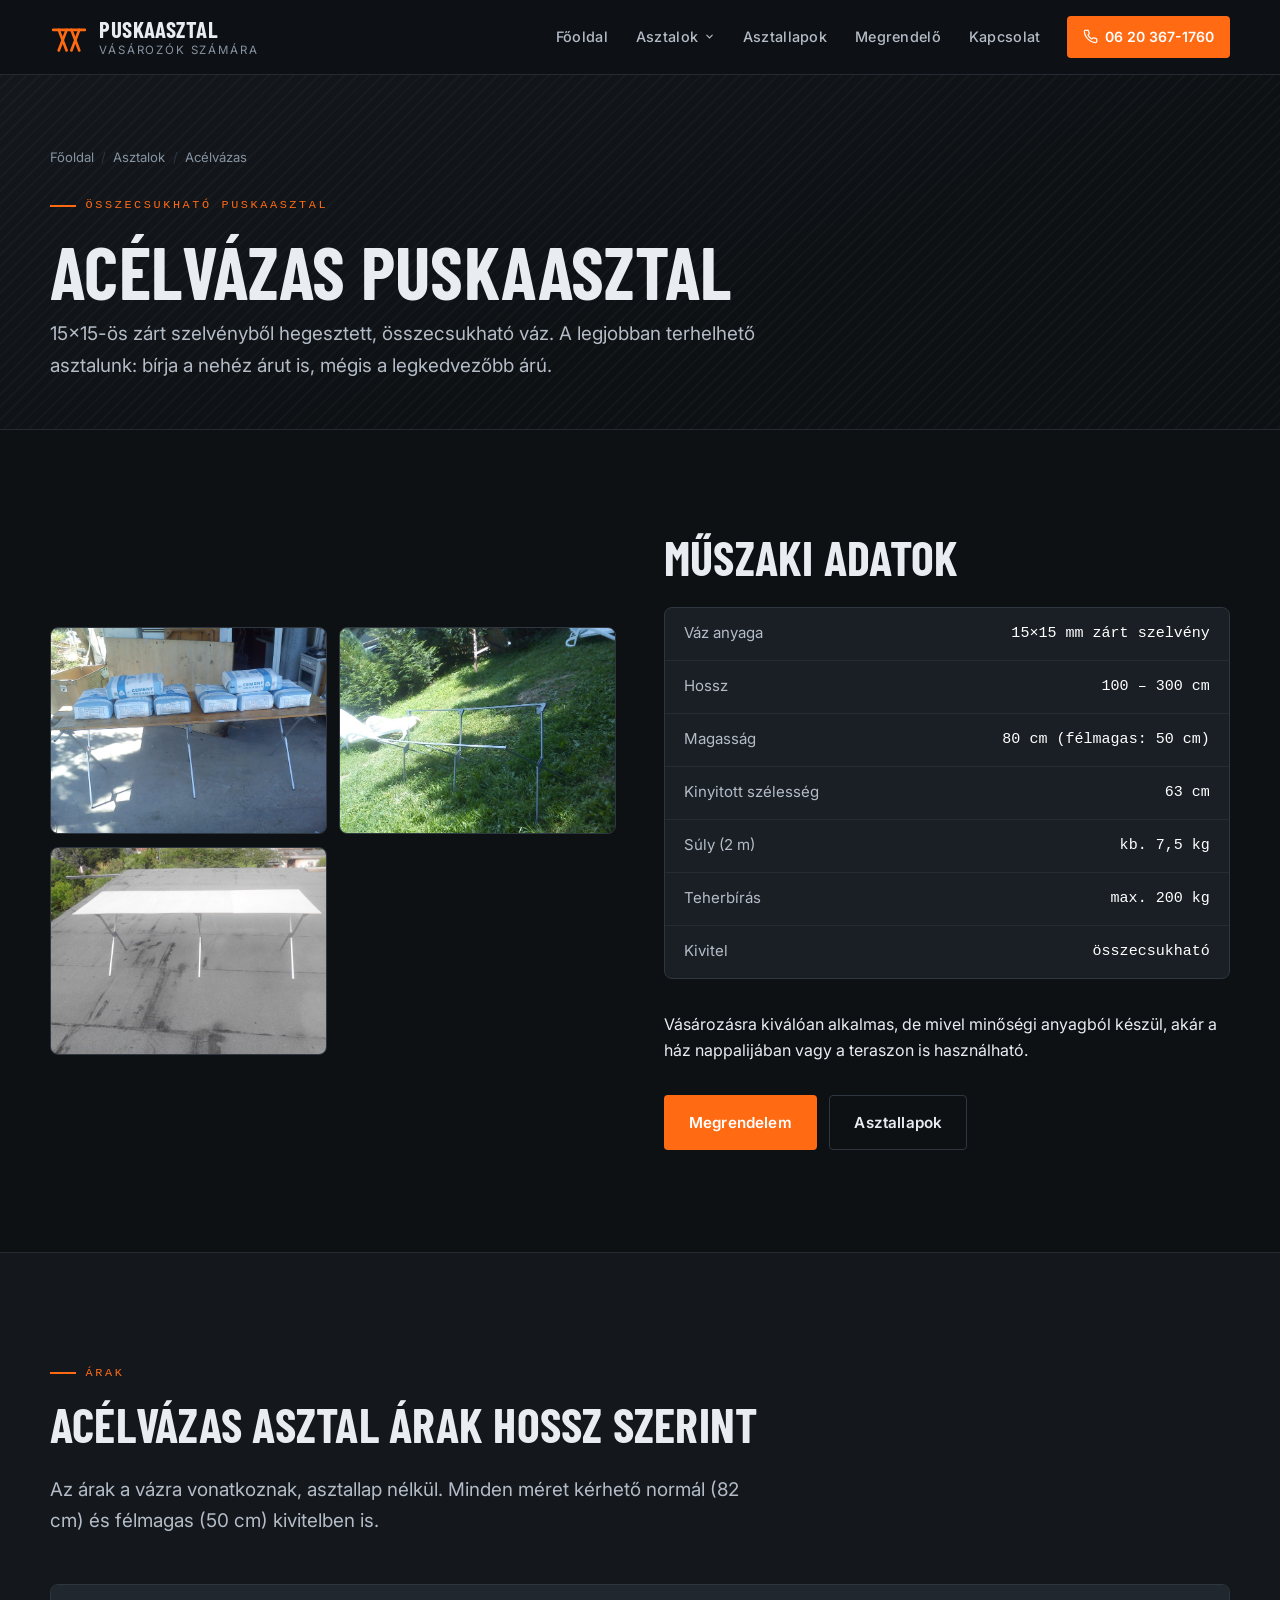
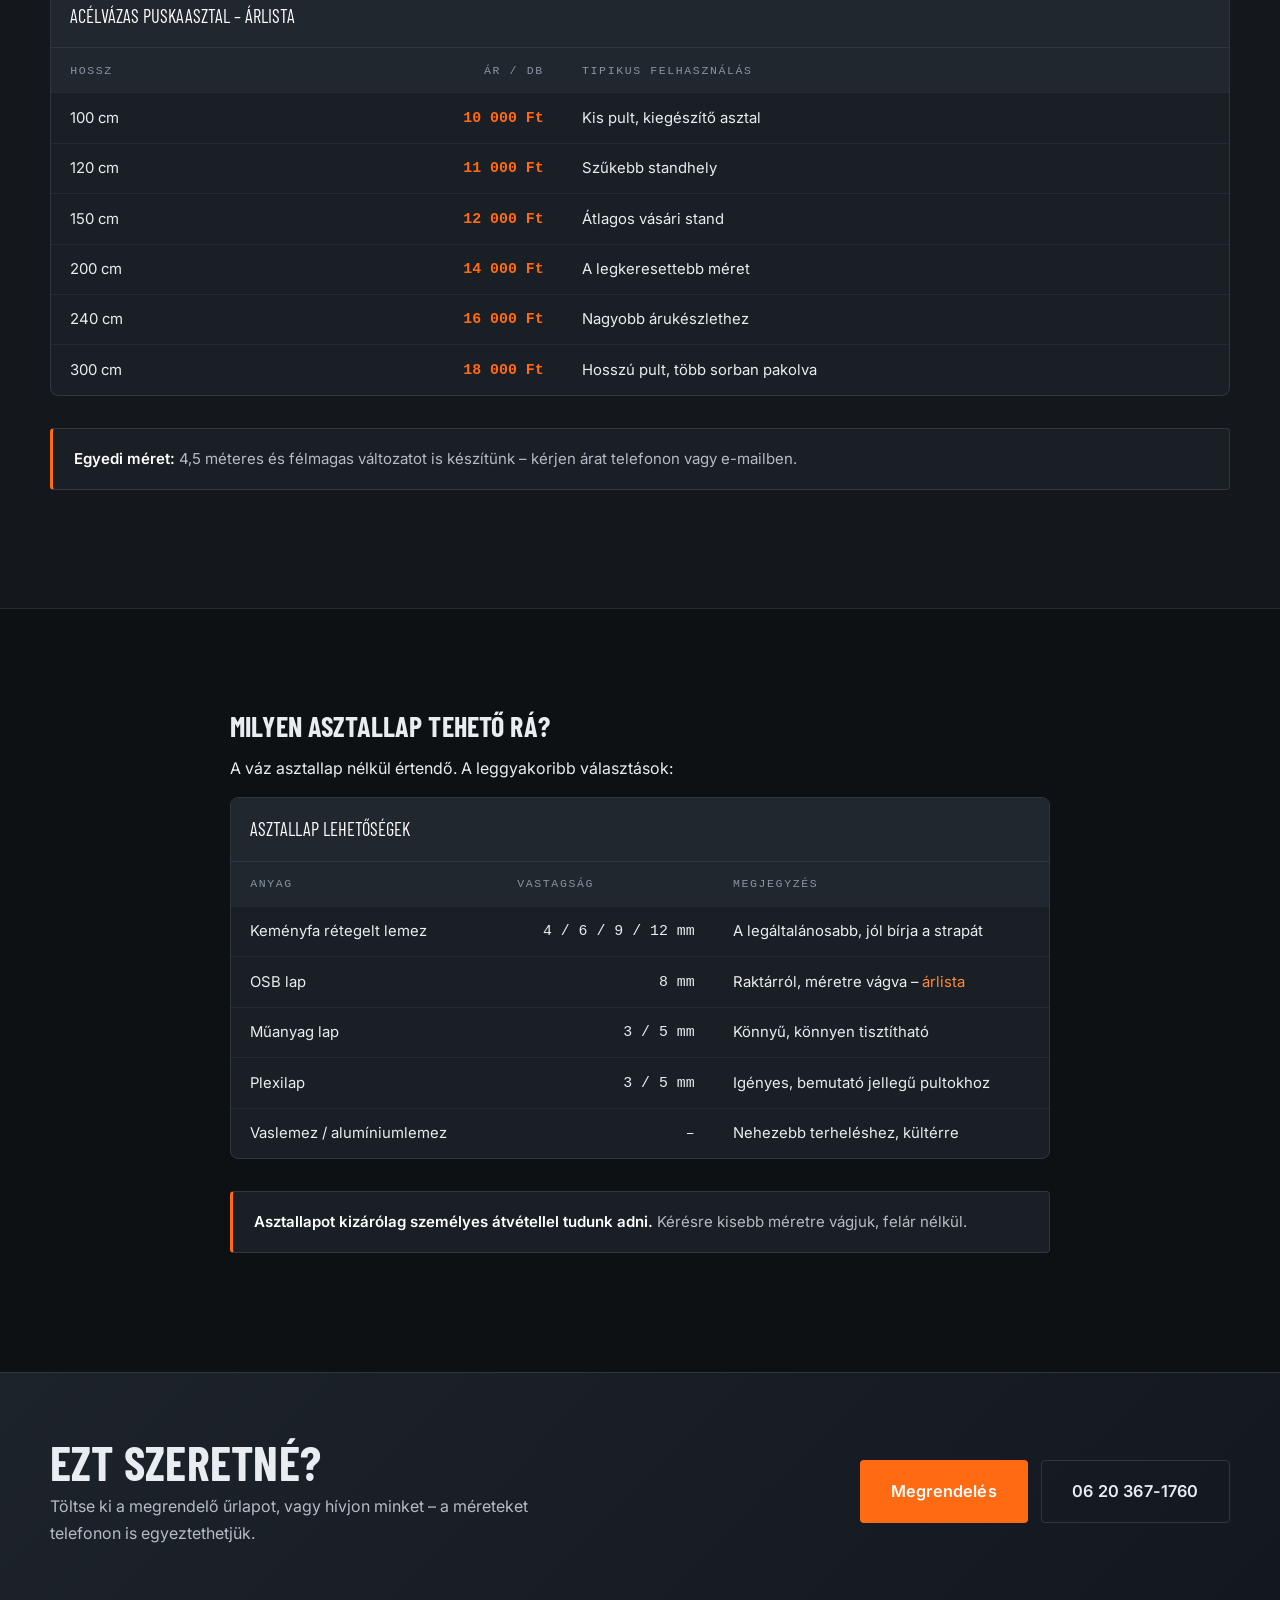
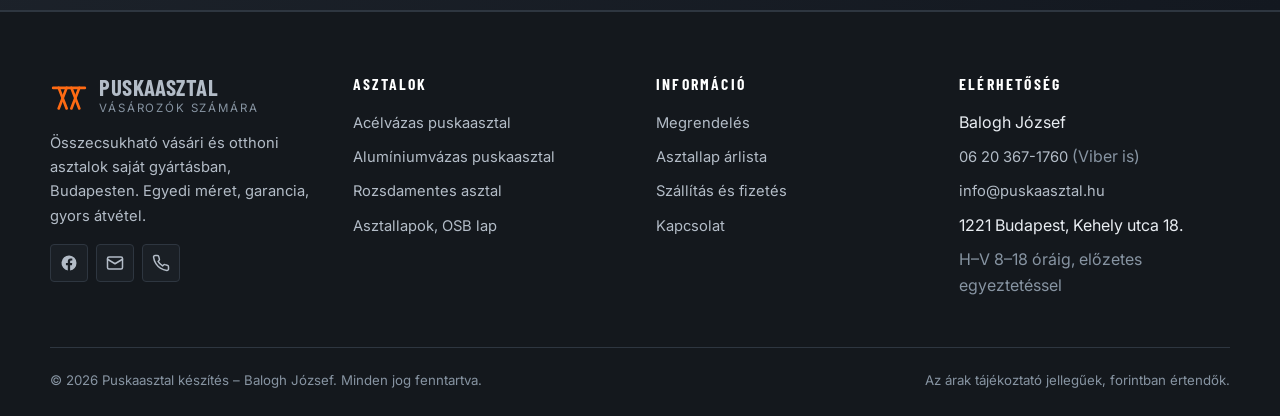
==== acelvazas-puskaasztal.html @ 363c5df9 "Add files via upload" ====
<!doctype html>
<html lang="hu">
<head>
<meta charset="utf-8">
<meta name="viewport" content="width=device-width, initial-scale=1">
<title>Acélvázas puskaasztal – 200 kg teherbírás | Puskaasztal készítés</title>
<meta name="description" content="Acélvázas összecsukható puskaasztal 15×15-ös zárt szelvényből. 100–300 cm hosszban, max. 200 kg teherbírás, 10 000 Ft-tól. Vásárra és otthonra egyaránt.">
<meta name="author" content="Balogh József – Puskaasztal készítés">
<meta name="robots" content="index, follow">
<link rel="canonical" href="https://puskaasztal.hu/acelvazas-puskaasztal.html">
<meta name="theme-color" content="#0e1114">
<meta property="og:type" content="website">
<meta property="og:site_name" content="Puskaasztal készítés">
<meta property="og:locale" content="hu_HU">
<meta property="og:title" content="Acélvázas puskaasztal – 200 kg teherbírás | Puskaasztal készítés">
<meta property="og:description" content="Acélvázas összecsukható puskaasztal 15×15-ös zárt szelvényből. 100–300 cm hosszban, max. 200 kg teherbírás, 10 000 Ft-tól. Vásárra és otthonra egyaránt.">
<meta property="og:url" content="https://puskaasztal.hu/acelvazas-puskaasztal.html">
<meta property="og:image" content="https://puskaasztal.hu/assets/img/teherbiras-cement.jpg">
<meta name="twitter:card" content="summary_large_image">
<link rel="icon" href="data:image/svg+xml,%3Csvg xmlns='http://www.w3.org/2000/svg' viewBox='0 0 48 48'%3E%3Crect width='48' height='48' fill='%230e1114'/%3E%3Cg fill='none' stroke='%23ff6a13' stroke-width='4' stroke-linecap='round'%3E%3Cpath d='M5 15h38'/%3E%3Cpath d='M11 15 21 41'/%3E%3Cpath d='M21 15 11 41'/%3E%3Cpath d='M27 15 37 41'/%3E%3Cpath d='M37 15 27 41'/%3E%3C/g%3E%3C/svg%3E">
<link rel="apple-touch-icon" href="assets/img/asztal-szog.jpg">
<link rel="preconnect" href="https://fonts.googleapis.com">
<link rel="preconnect" href="https://fonts.gstatic.com" crossorigin>
<link rel="stylesheet" href="https://fonts.googleapis.com/css2?family=Barlow+Condensed:wght@600;700&amp;family=Inter:wght@400;500;600&amp;display=swap">
<link rel="stylesheet" href="assets/css/style.css">
<script type="application/ld+json">
{
  "@context": "https://schema.org",
  "@type": "Product",
  "name": "Acélvázas puskaasztal",
  "description": "Összecsukható acélvázas vásári asztal, 15×15 mm zárt szelvényből, max. 200 kg teherbírással.",
  "image": "https://puskaasztal.hu/assets/img/teherbiras-cement.jpg",
  "brand": { "@type": "Brand", "name": "Puskaasztal készítés" },
  "offers": {
    "@type": "Offer",
    "url": "https://puskaasztal.hu/acelvazas-puskaasztal.html",
    "priceCurrency": "HUF",
    "price": "10000",
    "availability": "https://schema.org/InStock",
    "seller": { "@type": "Organization", "name": "Puskaasztal készítés" }
  }
}
</script>
</head>
<body>
<a class="skip-link" href="#tartalom">Ugrás a tartalomra</a>
<header class="site-header">
  <div class="wrap header-inner">
    <a class="brand" href="index.html" aria-label="Puskaasztal készítés – főoldal">
      <svg class="brand-mark" viewBox="0 0 48 48" fill="none" stroke="currentColor" stroke-width="3.4" stroke-linecap="round" aria-hidden="true" focusable="false"><path d="M4 15h40"/><path d="M11 15 21 41"/><path d="M21 15 11 41"/><path d="M27 15 37 41"/><path d="M37 15 27 41"/></svg>
      <span class="brand-text"><b>Puskaasztal</b><span>vásározók számára</span></span>
    </a>
    <button type="button" class="nav-toggle" aria-expanded="false" aria-controls="fonavigacio">
      <span class="bars" aria-hidden="true"><i></i><i></i><i></i></span><span class="label">Menü</span>
    </button>
    <nav class="site-nav" id="fonavigacio" aria-label="Főmenü">
      <ul class="nav-list"><li><a href="index.html">Főoldal</a></li><li class="has-sub" data-open="false"><button type="button" class="sub-toggle" aria-expanded="false">Asztalok<svg viewBox="0 0 24 24" fill="none" stroke="currentColor" stroke-width="2.5" stroke-linecap="round" aria-hidden="true"><path d="m6 9 6 6 6-6"/></svg></button><ul class="subnav"><li><a href="acelvazas-puskaasztal.html" aria-current="page">Acélvázas puskaasztal<small>Kedvező árú, 200 kg teherbírás</small></a></li><li><a href="aluvazas-puskaasztal.html">Alumíniumvázas puskaasztal<small>Könnyű, mindössze 3,2 kg</small></a></li><li><a href="rozsdamentes-puskaasztal.html">Rozsdamentes asztal<small>Időjárásálló, esztétikus</small></a></li></ul></li><li><a href="asztallapok.html">Asztallapok</a></li><li><a href="megrendelo.html">Megrendelő</a></li><li><a href="kapcsolat.html">Kapcsolat</a></li></ul>
      <a class="nav-phone" href="tel:+36203671760"><svg viewBox="0 0 24 24" fill="none" stroke="currentColor" stroke-width="2" stroke-linecap="round" stroke-linejoin="round" aria-hidden="true"><path d="M22 16.9v3a2 2 0 0 1-2.2 2 19.8 19.8 0 0 1-8.6-3.1 19.5 19.5 0 0 1-6-6A19.8 19.8 0 0 1 2.1 4.2 2 2 0 0 1 4.1 2h3a2 2 0 0 1 2 1.7c.1 1 .4 1.9.7 2.8a2 2 0 0 1-.5 2.1L8.1 9.9a16 16 0 0 0 6 6l1.3-1.3a2 2 0 0 1 2.1-.4c.9.3 1.8.6 2.8.7a2 2 0 0 1 1.7 2Z"/></svg>06 20 367-1760</a>
    </nav>
  </div>
</header>
<main id="tartalom">
  <section class="page-hero">
    <div class="wrap">
      <nav class="breadcrumb" aria-label="Morzsamenü">
        <ol>
          <li><a href="index.html">Főoldal</a></li>
          <li>Asztalok</li>
          <li>Acélvázas</li>
        </ol>
      </nav>
      <p class="eyebrow">Összecsukható puskaasztal</p>
      <h1>Ac&eacute;lv&aacute;zas puskaasztal</h1>
      <p class="lead">15&times;15-&ouml;s z&aacute;rt szelv&eacute;nyb&#337;l hegesztett, &ouml;sszecsukhat&oacute; v&aacute;z. A legjobban terhelhet&#337; asztalunk: b&iacute;rja a neh&eacute;z &aacute;rut is, m&eacute;gis a legkedvez&#337;bb &aacute;r&uacute;.</p>
    </div>
  </section>

  <section class="section">
    <div class="wrap">
      <div class="split">
        <div>
          <div class="gallery"><button type="button" data-zoom="assets/img/teherbiras-cement.jpg" aria-label="Nagyítás: Puskaasztal cementeszsákokkal megterhelve"><img src="assets/img/teherbiras-cement.jpg" alt="Puskaasztal cementeszsákokkal megterhelve" loading="lazy"></button><button type="button" data-zoom="assets/img/vaz-kertben.jpg" aria-label="Nagyítás: Összecsukható asztalváz kinyitva a kertben"><img src="assets/img/vaz-kertben.jpg" alt="Összecsukható asztalváz kinyitva a kertben" loading="lazy"></button><button type="button" data-zoom="assets/img/asztal-3m.jpg" aria-label="Nagyítás: Hosszú puskaasztal felszerelt asztallappal"><img src="assets/img/asztal-3m.jpg" alt="Hosszú puskaasztal felszerelt asztallappal" loading="lazy"></button></div>
        </div>
        <div>
          <h2>M&#369;szaki adatok</h2>
          <ul class="specs"><li><span>Váz anyaga</span><b>15&times;15 mm zárt szelvény</b></li><li><span>Hossz</span><b>100 &ndash; 300 cm</b></li><li><span>Magasság</span><b>80 cm (félmagas: 50 cm)</b></li><li><span>Kinyitott szélesség</span><b>63 cm</b></li><li><span>Súly (2 m)</span><b>kb. 7,5 kg</b></li><li><span>Teherbírás</span><b>max. 200 kg</b></li><li><span>Kivitel</span><b>összecsukható</b></li></ul>
          <p class="mt-2">Vásározásra kiválóan alkalmas, de mivel minőségi anyagból készül,
          akár a ház nappalijában vagy a teraszon is használható.</p>
          <div class="hero-cta">
            <a class="btn btn-primary" href="megrendelo.html">Megrendelem</a>
            <a class="btn btn-ghost" href="asztallapok.html">Asztallapok</a>
          </div>
        </div>
      </div>
    </div>
  </section>

  <section class="section section--alt">
    <div class="wrap">
      <div class="section-head">
        <p class="eyebrow">Árak</p>
        <h2>Ac&eacute;lv&aacute;zas asztal &aacute;rak hossz szerint</h2>
        <p class="lead">Az árak a v&aacute;zra vonatkoznak, asztallap n&eacute;lk&uuml;l.
        Minden m&eacute;ret k&eacute;rhet&#337; norm&aacute;l (82 cm) &eacute;s f&eacute;lmagas (50 cm) kivitelben is.</p>
      </div>
      <div class="table-scroll">
        <table>
          <caption>Acélvázas puskaasztal – árlista</caption>
          <thead><tr><th scope="col">Hossz</th><th scope="col" class="num">Ár / db</th><th scope="col">Tipikus felhasználás</th></tr></thead>
          <tbody>
            <tr><td>100 cm</td><td class="price-cell">10 000 Ft</td><td>Kis pult, kiegészítő asztal</td></tr>
            <tr><td>120 cm</td><td class="price-cell">11 000 Ft</td><td>Szűkebb standhely</td></tr>
            <tr><td>150 cm</td><td class="price-cell">12 000 Ft</td><td>Átlagos vásári stand</td></tr>
            <tr><td>200 cm</td><td class="price-cell">14 000 Ft</td><td>A legkeresettebb méret</td></tr>
            <tr><td>240 cm</td><td class="price-cell">16 000 Ft</td><td>Nagyobb árukészlethez</td></tr>
            <tr><td>300 cm</td><td class="price-cell">18 000 Ft</td><td>Hosszú pult, több sorban pakolva</td></tr>
          </tbody>
        </table>
      </div>
      <p class="callout mt-2"><strong>Egyedi méret:</strong> 4,5 méteres és félmagas változatot is
      készítünk &ndash; kérjen árat telefonon vagy e-mailben.</p>
    </div>
  </section>

  <section class="section">
    <div class="wrap wrap-narrow">
      <h3>Milyen asztallap tehet&#337; r&aacute;?</h3>
      <p>A v&aacute;z asztallap n&eacute;lk&uuml;l &eacute;rtend&#337;. A leggyakoribb v&aacute;laszt&aacute;sok:</p>
      <div class="table-scroll">
        <table>
          <caption>Asztallap lehetőségek</caption>
          <thead><tr><th scope="col">Anyag</th><th scope="col">Vastagság</th><th scope="col">Megjegyzés</th></tr></thead>
          <tbody>
            <tr><td>Keményfa rétegelt lemez</td><td class="num">4 / 6 / 9 / 12 mm</td><td>A legáltalánosabb, jól bírja a strapát</td></tr>
            <tr><td>OSB lap</td><td class="num">8 mm</td><td>Raktárról, méretre vágva &ndash; <a href="asztallapok.html">árlista</a></td></tr>
            <tr><td>Műanyag lap</td><td class="num">3 / 5 mm</td><td>Könnyű, könnyen tisztítható</td></tr>
            <tr><td>Plexilap</td><td class="num">3 / 5 mm</td><td>Igényes, bemutató jellegű pultokhoz</td></tr>
            <tr><td>Vaslemez / alumíniumlemez</td><td class="num">&ndash;</td><td>Nehezebb terheléshez, kültérre</td></tr>
          </tbody>
        </table>
      </div>
      <p class="callout mt-2"><strong>Asztallapot kizárólag személyes átvétellel tudunk adni.</strong>
      Kérésre kisebb méretre vágjuk, felár nélkül.</p>

    </div>
  </section>
  <section class="cta-band">
    <div class="wrap inner">
      <div>
        <h2>Ezt szeretn&eacute;?</h2>
        <p>Töltse ki a megrendelő űrlapot, vagy hívjon minket &ndash; a méreteket telefonon
        is egyeztethetjük.</p>
      </div>
      <div class="cta-actions">
        <a class="btn btn-primary btn-lg" href="megrendelo.html">Megrendelés</a>
        <a class="btn btn-ghost btn-lg" href="tel:+36203671760">06 20 367-1760</a>
      </div>
    </div>
  </section>
</main>
<footer class="site-footer">
  <div class="wrap">
    <div class="footer-grid">
      <div>
        <a class="brand" href="index.html" style="margin-bottom:1rem">
          <svg class="brand-mark" viewBox="0 0 48 48" fill="none" stroke="currentColor" stroke-width="3.4" stroke-linecap="round" aria-hidden="true" focusable="false"><path d="M4 15h40"/><path d="M11 15 21 41"/><path d="M21 15 11 41"/><path d="M27 15 37 41"/><path d="M37 15 27 41"/></svg>
          <span class="brand-text"><b>Puskaasztal</b><span>vásározók számára</span></span>
        </a>
        <p>Összecsukható vásári és otthoni asztalok saját gyártásban, Budapesten. Egyedi méret,
        garancia, gyors átvétel.</p>
        <div class="social">
          <a href="https://www.facebook.com/puskaasztal/" target="_blank" rel="noopener"
             aria-label="Facebook oldalunk"><svg viewBox="0 0 24 24" fill="currentColor" aria-hidden="true"><path d="M22 12a10 10 0 1 0-11.6 9.9v-7h-2.5V12h2.5V9.8c0-2.5 1.5-3.9 3.8-3.9 1.1 0 2.2.2 2.2.2v2.5h-1.3c-1.2 0-1.6.8-1.6 1.6V12h2.8l-.4 2.9h-2.4v7A10 10 0 0 0 22 12Z"/></svg></a>
          <a href="mailto:info@puskaasztal.hu" aria-label="E-mail küldése"><svg viewBox="0 0 24 24" fill="none" stroke="currentColor" stroke-width="2" stroke-linecap="round" stroke-linejoin="round" aria-hidden="true"><rect x="2" y="4" width="20" height="16" rx="2"/><path d="m2 7 10 6 10-6"/></svg></a>
          <a href="tel:+36203671760" aria-label="Telefonhívás"><svg viewBox="0 0 24 24" fill="none" stroke="currentColor" stroke-width="2" stroke-linecap="round" stroke-linejoin="round" aria-hidden="true"><path d="M22 16.9v3a2 2 0 0 1-2.2 2 19.8 19.8 0 0 1-8.6-3.1 19.5 19.5 0 0 1-6-6A19.8 19.8 0 0 1 2.1 4.2 2 2 0 0 1 4.1 2h3a2 2 0 0 1 2 1.7c.1 1 .4 1.9.7 2.8a2 2 0 0 1-.5 2.1L8.1 9.9a16 16 0 0 0 6 6l1.3-1.3a2 2 0 0 1 2.1-.4c.9.3 1.8.6 2.8.7a2 2 0 0 1 1.7 2Z"/></svg></a>
        </div>
      </div>
      <div>
        <h4>Asztalok</h4>
        <ul>
          <li><a href="acelvazas-puskaasztal.html">Acélvázas puskaasztal</a></li>
          <li><a href="aluvazas-puskaasztal.html">Alumíniumvázas puskaasztal</a></li>
          <li><a href="rozsdamentes-puskaasztal.html">Rozsdamentes asztal</a></li>
          <li><a href="asztallapok.html">Asztallapok, OSB lap</a></li>
        </ul>
      </div>
      <div>
        <h4>Információ</h4>
        <ul>
          <li><a href="megrendelo.html">Megrendelés</a></li>
          <li><a href="asztallapok.html#arlista">Asztallap árlista</a></li>
          <li><a href="kapcsolat.html#szallitas">Szállítás és fizetés</a></li>
          <li><a href="kapcsolat.html">Kapcsolat</a></li>
        </ul>
      </div>
      <div>
        <h4>Elérhetőség</h4>
        <ul>
          <li>Balogh József</li>
          <li><a href="tel:+36203671760">06 20 367-1760</a> <span class="muted">(Viber is)</span></li>
          <li><a href="mailto:info@puskaasztal.hu">info@puskaasztal.hu</a></li>
          <li>1221 Budapest, Kehely utca 18.</li>
          <li class="muted">H–V 8–18 óráig, előzetes egyeztetéssel</li>
        </ul>
      </div>
    </div>
    <div class="footer-bottom">
      <span>&copy; <span id="ev">2026</span> Puskaasztal készítés – Balogh József. Minden jog fenntartva.</span>
      <span>Az árak tájékoztató jellegűek, forintban értendők.</span>
      <!-- Weboldal: Advant – https://advant.hu (igény szerint megjeleníthető) -->
    </div>
  </div>
</footer>
<script src="assets/js/main.js" defer></script>
</body>
</html>
---- assets/css/style.css ----
/* ==========================================================================
   Puskaasztal.hu — modernizált arculat (2026)
   Stílus: ipari / műhely — antracit alap, acélszürke, narancs akcentus
   Készítette: Advant (advant.hu)
   ========================================================================== */

/* --- 1. Design tokenek ---------------------------------------------------- */
:root{
  --ink:        #0e1114;
  --ink-2:      #14181d;
  --panel:      #1a1f25;
  --panel-2:    #21272f;
  --line:       #2e3640;
  --line-soft:  #242b33;

  --text:       #e9edf2;
  --text-2:     #b3bcc7;
  --muted:      #8794a2;

  --accent:     #ff6a13;
  --accent-600: #e35a06;
  --accent-soft:#ff8a3d;
  --steel:      #93a3b3;
  --ok:         #4ec98a;

  --wrap: 1180px;
  --gap: clamp(1rem, 2.5vw, 2rem);
  --radius: 4px;
  --radius-lg: 8px;

  --shadow: 0 1px 2px rgba(0,0,0,.4), 0 12px 30px -12px rgba(0,0,0,.7);
  --shadow-lg: 0 30px 70px -25px rgba(0,0,0,.85);

  --font-display: "Barlow Condensed", "Oswald", "Arial Narrow", system-ui, sans-serif;
  --font-body: "Inter", system-ui, -apple-system, "Segoe UI", Roboto, "Helvetica Neue", Arial, sans-serif;
  --font-mono: ui-monospace, "SF Mono", "JetBrains Mono", Consolas, monospace;

  --header-h: 74px;
  color-scheme: dark;
}

/* --- 2. Reset / alapok ---------------------------------------------------- */
*,*::before,*::after{ box-sizing:border-box; }
html{ -webkit-text-size-adjust:100%; scroll-behavior:smooth; scroll-padding-top:calc(var(--header-h) + 16px); }
@media (prefers-reduced-motion: reduce){
  html{ scroll-behavior:auto; }
  *,*::before,*::after{ animation-duration:.001ms !important; animation-iteration-count:1 !important; transition-duration:.001ms !important; }
}
body{
  margin:0;
  background:var(--ink);
  color:var(--text);
  font-family:var(--font-body);
  font-size:16px;
  line-height:1.65;
  -webkit-font-smoothing:antialiased;
  overflow-x:hidden;
}
img,svg,video{ max-width:100%; height:auto; display:block; }
a{ color:var(--accent-soft); text-decoration:none; }
a:hover{ color:var(--accent); }
h1,h2,h3,h4{ font-family:var(--font-display); font-weight:700; line-height:1.05; letter-spacing:.005em; margin:0 0 .5em; text-transform:uppercase; }
h1{ font-size:clamp(2.4rem, 6vw, 4.6rem); }
h2{ font-size:clamp(1.9rem, 4vw, 3rem); }
h3{ font-size:clamp(1.3rem, 2.2vw, 1.75rem); }
h4{ font-size:1.1rem; letter-spacing:.06em; }
p{ margin:0 0 1rem; }
ul,ol{ margin:0 0 1rem; padding-left:1.15rem; }
li{ margin-bottom:.35rem; }
strong{ color:#fff; font-weight:600; }
small{ font-size:.82rem; }
hr{ border:0; border-top:1px solid var(--line); margin:2.5rem 0; }
::selection{ background:var(--accent); color:#fff; }

:focus-visible{ outline:3px solid var(--accent); outline-offset:3px; border-radius:2px; }

.skip-link{
  position:absolute; left:8px; top:-100px; z-index:999;
  background:var(--accent); color:#fff; padding:.7rem 1.1rem; font-weight:600; border-radius:var(--radius);
  transition:top .18s ease;
}
.skip-link:focus{ top:8px; color:#fff; }

.wrap{ width:min(100% - 2.4rem, var(--wrap)); margin-inline:auto; }
.wrap-narrow{ width:min(100% - 2.4rem, 820px); margin-inline:auto; }
.visually-hidden{
  position:absolute!important; width:1px; height:1px; padding:0; margin:-1px;
  overflow:hidden; clip:rect(0 0 0 0); white-space:nowrap; border:0;
}

/* --- 3. Fejléc + navigáció ------------------------------------------------ */
.site-header{
  position:sticky; top:0; z-index:100;
  background:rgba(14,17,20,.86);
  backdrop-filter:saturate(150%) blur(12px);
  -webkit-backdrop-filter:saturate(150%) blur(12px);
  border-bottom:1px solid var(--line-soft);
}
.header-inner{ display:flex; align-items:center; gap:1rem; min-height:var(--header-h); }

.brand{ display:flex; align-items:center; gap:.7rem; color:var(--text); flex:0 0 auto; }
.brand:hover{ color:var(--text); }
.brand-mark{ width:38px; height:38px; flex:0 0 auto; color:var(--accent); }
.brand-text{ display:flex; flex-direction:column; line-height:1; }
.brand-text b{
  font-family:var(--font-display); font-size:1.42rem; letter-spacing:.02em;
  text-transform:uppercase; font-weight:700;
}
.brand-text span{ font-size:.72rem; color:var(--muted); letter-spacing:.16em; text-transform:uppercase; margin-top:.28rem; }

.nav-toggle{
  margin-left:auto; display:none; align-items:center; gap:.5rem;
  background:var(--panel); color:var(--text); border:1px solid var(--line);
  border-radius:var(--radius); padding:.55rem .8rem; font:inherit; font-size:.85rem; cursor:pointer;
}
.nav-toggle:hover{ border-color:var(--accent); }
.nav-toggle .bars{ width:18px; height:12px; position:relative; }
.nav-toggle .bars i{ position:absolute; left:0; right:0; height:2px; background:currentColor; transition:.2s; }
.nav-toggle .bars i:nth-child(1){ top:0; }
.nav-toggle .bars i:nth-child(2){ top:5px; }
.nav-toggle .bars i:nth-child(3){ top:10px; }
.nav-toggle[aria-expanded="true"] .bars i:nth-child(1){ transform:translateY(5px) rotate(45deg); }
.nav-toggle[aria-expanded="true"] .bars i:nth-child(2){ opacity:0; }
.nav-toggle[aria-expanded="true"] .bars i:nth-child(3){ transform:translateY(-5px) rotate(-45deg); }

.site-nav{ margin-left:auto; display:flex; align-items:center; gap:.35rem; }
.nav-list{ display:flex; align-items:center; gap:.15rem; list-style:none; margin:0; padding:0; }
.nav-list > li{ margin:0; position:relative; }
.nav-list a, .sub-toggle{
  display:flex; align-items:center; gap:.35rem;
  padding:.6rem .8rem; border-radius:var(--radius);
  color:var(--text-2); font-size:.9rem; font-weight:500; letter-spacing:.02em;
  background:none; border:0; font-family:inherit; cursor:pointer;
}
.nav-list a:hover, .sub-toggle:hover{ color:#fff; background:var(--panel); }
.nav-list a[aria-current="page"]{ color:#fff; box-shadow:inset 0 -2px 0 var(--accent); }
.sub-toggle svg{ width:11px; height:11px; transition:transform .2s; }
.has-sub[data-open="true"] .sub-toggle svg{ transform:rotate(180deg); }

.subnav{
  list-style:none; margin:0; padding:.4rem;
  position:absolute; top:calc(100% + 6px); left:0; min-width:250px;
  background:var(--panel); border:1px solid var(--line); border-radius:var(--radius-lg);
  box-shadow:var(--shadow); opacity:0; visibility:hidden; transform:translateY(-6px);
  transition:.16s ease;
}
.has-sub:hover .subnav,
.has-sub:focus-within .subnav,
.has-sub[data-open="true"] .subnav{ opacity:1; visibility:visible; transform:none; }
.subnav a{ padding:.55rem .7rem; border-radius:var(--radius); }
.subnav a small{ display:block; color:var(--muted); font-size:.75rem; }

.nav-phone{
  display:inline-flex; align-items:center; gap:.45rem; margin-left:.5rem;
  background:var(--accent); color:#fff!important; font-weight:600; font-size:.88rem;
  padding:.6rem 1rem; border-radius:var(--radius); white-space:nowrap;
}
.nav-phone:hover{ background:var(--accent-600); color:#fff; }
.nav-phone svg{ width:15px; height:15px; }

@media (max-width: 940px){
  .nav-toggle{ display:inline-flex; }
  .site-nav{
    position:fixed; inset:var(--header-h) 0 auto 0;
    flex-direction:column; align-items:stretch; gap:0;
    background:var(--ink-2); border-bottom:1px solid var(--line);
    padding:.6rem 1.2rem 1.4rem; margin:0;
    max-height:calc(100dvh - var(--header-h)); overflow-y:auto;
    display:none;
  }
  .site-nav.is-open{ display:flex; }
  .nav-list{ flex-direction:column; align-items:stretch; gap:0; }
  .nav-list a, .sub-toggle{ padding:.85rem .4rem; font-size:1rem; width:100%; border-bottom:1px solid var(--line-soft); border-radius:0; }
  .sub-toggle{ justify-content:space-between; }
  .subnav{
    position:static; opacity:1; visibility:visible; transform:none;
    background:transparent; border:0; box-shadow:none; padding:0 0 .4rem .8rem;
    display:none;
  }
  .has-sub[data-open="true"] .subnav{ display:block; }
  .has-sub:hover .subnav{ display:none; }
  .has-sub[data-open="true"]:hover .subnav{ display:block; }
  .nav-phone{ margin:1rem 0 0; justify-content:center; padding:.85rem; }
}

/* --- 4. Gombok ------------------------------------------------------------ */
.btn{
  display:inline-flex; align-items:center; justify-content:center; gap:.5rem;
  padding:.85rem 1.5rem; border-radius:var(--radius); border:1px solid transparent;
  font-family:var(--font-body); font-size:.95rem; font-weight:600; letter-spacing:.01em;
  cursor:pointer; transition:background .16s, border-color .16s, transform .12s, color .16s;
  text-align:center;
}
.btn:active{ transform:translateY(1px); }
.btn svg{ width:16px; height:16px; flex:0 0 auto; }
.btn-primary{ background:var(--accent); color:#fff; }
.btn-primary:hover{ background:var(--accent-600); color:#fff; }
.btn-ghost{ background:transparent; color:var(--text); border-color:var(--line); }
.btn-ghost:hover{ border-color:var(--steel); background:var(--panel); color:#fff; }
.btn-block{ width:100%; }
.btn-lg{ padding:1.05rem 1.9rem; font-size:1.02rem; }

/* --- 5. Szekciók / címsorok ---------------------------------------------- */
.section{ padding:clamp(3.5rem, 8vw, 6.5rem) 0; }
.section--alt{ background:var(--ink-2); border-block:1px solid var(--line-soft); }
.section-head{ max-width:720px; margin-bottom:clamp(2rem,4vw,3rem); }
.section-head.center{ margin-inline:auto; text-align:center; }
.eyebrow{
  display:inline-flex; align-items:center; gap:.6rem;
  font-family:var(--font-mono); font-size:.74rem; letter-spacing:.22em; text-transform:uppercase;
  color:var(--accent); margin-bottom:1rem;
}
.eyebrow::before{ content:""; width:26px; height:2px; background:var(--accent); }
.center .eyebrow::after{ content:""; width:26px; height:2px; background:var(--accent); }
.lead{ font-size:clamp(1.02rem,1.6vw,1.18rem); color:var(--text-2); }

/* --- 6. Hero -------------------------------------------------------------- */
.hero{
  position:relative; overflow:hidden;
  background:var(--ink);
  border-bottom:1px solid var(--line-soft);
}
.hero-bg{ position:absolute; inset:0; z-index:0; }
.hero-bg img{ width:100%; height:100%; object-fit:cover; filter:grayscale(.35) contrast(1.05) brightness(.42); }
.hero-bg::after{
  content:""; position:absolute; inset:0;
  background:
    linear-gradient(180deg, rgba(14,17,20,.55) 0%, rgba(14,17,20,.82) 55%, var(--ink) 100%),
    linear-gradient(90deg, rgba(14,17,20,.92) 0%, rgba(14,17,20,.25) 70%);
}
.hero-inner{ position:relative; z-index:1; padding:clamp(4rem,11vw,8rem) 0 clamp(2.5rem,5vw,4rem); }
.hero h1{ max-width:16ch; margin-bottom:1.2rem; text-shadow:0 2px 30px rgba(0,0,0,.6); }
.hero h1 em{ font-style:normal; color:var(--accent); }
.hero .lead{ max-width:56ch; font-size:clamp(1.05rem,1.9vw,1.3rem); color:#cfd7e0; }
.hero-cta{ display:flex; flex-wrap:wrap; gap:.8rem; margin-top:2rem; }

.hero-facts{
  position:relative; z-index:1;
  display:grid; grid-template-columns:repeat(auto-fit,minmax(190px,1fr));
  gap:1px; background:var(--line-soft);
  border-top:1px solid var(--line-soft);
}
.hero-facts div{ background:var(--ink); padding:1.4rem 1.5rem; }
.hero-facts dt{ font-family:var(--font-mono); font-size:.72rem; letter-spacing:.16em; text-transform:uppercase; color:var(--muted); margin-bottom:.4rem; }
.hero-facts dd{ margin:0; font-family:var(--font-display); font-size:1.5rem; font-weight:700; text-transform:uppercase; }
.hero-facts dd span{ color:var(--accent); }

/* Belső oldalak kisebb fejléce */
.page-hero{
  position:relative; border-bottom:1px solid var(--line-soft);
  background:linear-gradient(160deg, var(--ink-2) 0%, var(--ink) 60%);
  padding:clamp(2.6rem,6vw,4.5rem) 0 clamp(2rem,4vw,3rem);
  overflow:hidden;
}
.page-hero::before{
  content:""; position:absolute; inset:0;
  background-image:repeating-linear-gradient(135deg, rgba(255,255,255,.022) 0 2px, transparent 2px 9px);
  pointer-events:none;
}
.page-hero .wrap{ position:relative; }
.page-hero h1{ margin-bottom:.6rem; }
.page-hero .lead{ max-width:62ch; margin-bottom:0; }

.breadcrumb{ font-size:.82rem; color:var(--muted); margin-bottom:1.2rem; }
.breadcrumb ol{ display:flex; flex-wrap:wrap; gap:.45rem; list-style:none; margin:0; padding:0; }
.breadcrumb li{ margin:0; }
.breadcrumb li+li::before{ content:"/"; margin-right:.45rem; color:var(--line); }
.breadcrumb a{ color:var(--muted); }
.breadcrumb a:hover{ color:var(--accent); }

/* --- 7. Kártyák / rácsok ------------------------------------------------- */
.grid{ display:grid; gap:clamp(1rem,2.2vw,1.6rem); }
.grid-3{ grid-template-columns:repeat(auto-fit,minmax(290px,1fr)); }
.grid-2{ grid-template-columns:repeat(auto-fit,minmax(320px,1fr)); }
.grid-4{ grid-template-columns:repeat(auto-fit,minmax(215px,1fr)); }

.card{
  background:var(--panel); border:1px solid var(--line);
  border-radius:var(--radius-lg); overflow:hidden;
  display:flex; flex-direction:column;
  transition:border-color .18s, transform .18s, box-shadow .18s;
}
.card:hover{ border-color:var(--steel); transform:translateY(-3px); box-shadow:var(--shadow); }
.card-media{ position:relative; aspect-ratio:4/3; background:var(--panel-2); overflow:hidden; }
.card-media img{ width:100%; height:100%; object-fit:cover; transition:transform .5s ease; }
.card:hover .card-media img{ transform:scale(1.04); }
.card-tag{
  position:absolute; top:.8rem; left:.8rem; z-index:2;
  background:rgba(14,17,20,.85); border:1px solid var(--line);
  color:var(--text); font-family:var(--font-mono); font-size:.68rem;
  letter-spacing:.14em; text-transform:uppercase; padding:.34rem .6rem; border-radius:3px;
}
.card-body{ padding:1.4rem; display:flex; flex-direction:column; flex:1; }
.card-body h3{ margin-bottom:.5rem; }
.card-body p{ color:var(--text-2); font-size:.94rem; }
.card-meta{ list-style:none; margin:0 0 1.2rem; padding:0; font-size:.86rem; color:var(--text-2); }
.card-meta li{ display:flex; justify-content:space-between; gap:1rem; padding:.42rem 0; border-bottom:1px dashed var(--line-soft); margin:0; }
.card-meta li:last-child{ border-bottom:0; }
.card-meta b{ font-family:var(--font-mono); color:#fff; font-weight:500; }
.card-foot{ margin-top:auto; display:flex; align-items:center; justify-content:space-between; gap:1rem; flex-wrap:wrap; }

.price{ font-family:var(--font-display); line-height:1; }
.price small{ display:block; font-family:var(--font-body); font-size:.72rem; letter-spacing:.12em; text-transform:uppercase; color:var(--muted); margin-bottom:.25rem; }
.price b{ font-size:1.85rem; color:var(--accent); font-weight:700; }
.price i{ font-style:normal; font-size:.95rem; color:var(--text-2); }

/* Ikonos jellemzők */
.feature{ padding:1.5rem; background:var(--panel); border:1px solid var(--line); border-radius:var(--radius-lg); }
.feature .ico{
  width:44px; height:44px; display:grid; place-items:center; margin-bottom:1rem;
  border:1px solid var(--line); border-radius:var(--radius); color:var(--accent); background:var(--panel-2);
}
.feature .ico svg{ width:22px; height:22px; }
.feature h3{ font-size:1.15rem; margin-bottom:.4rem; }
.feature p{ margin:0; color:var(--text-2); font-size:.92rem; }

/* Lépések */
.steps{ counter-reset:step; list-style:none; padding:0; margin:0; display:grid; gap:1px; background:var(--line-soft); border:1px solid var(--line-soft); border-radius:var(--radius-lg); overflow:hidden; }
.steps li{ counter-increment:step; background:var(--panel); padding:1.5rem; margin:0; }
.steps li::before{
  content:counter(step,decimal-leading-zero);
  font-family:var(--font-mono); font-size:.8rem; letter-spacing:.1em; color:var(--accent);
  display:block; margin-bottom:.6rem;
}
.steps h3{ font-size:1.1rem; margin-bottom:.35rem; }
.steps p{ margin:0; color:var(--text-2); font-size:.92rem; }
@media (min-width:800px){ .steps{ grid-template-columns:repeat(4,1fr); } }

/* --- 8. Táblázatok -------------------------------------------------------- */
.table-scroll{ overflow-x:auto; border:1px solid var(--line); border-radius:var(--radius-lg); background:var(--panel); }
table{ width:100%; border-collapse:collapse; font-size:.93rem; }
caption{
  text-align:left; padding:1rem 1.2rem; font-family:var(--font-display); text-transform:uppercase;
  font-size:1.15rem; color:#fff; border-bottom:1px solid var(--line); background:var(--panel-2);
}
th,td{ padding:.78rem 1.2rem; text-align:left; border-bottom:1px solid var(--line-soft); }
thead th{
  font-family:var(--font-mono); font-size:.72rem; letter-spacing:.14em; text-transform:uppercase;
  color:var(--muted); font-weight:500; background:var(--panel-2); white-space:nowrap;
}
tbody tr:last-child td{ border-bottom:0; }
tbody tr:hover td{ background:rgba(255,106,19,.045); }
td.num, th.num{ text-align:right; font-family:var(--font-mono); white-space:nowrap; }
td.price-cell{ color:var(--accent); font-weight:600; font-family:var(--font-mono); text-align:right; white-space:nowrap; }

/* Műszaki adatlista */
.specs{ list-style:none; margin:0; padding:0; border:1px solid var(--line); border-radius:var(--radius-lg); overflow:hidden; background:var(--panel); }
.specs li{ display:flex; justify-content:space-between; gap:1rem; padding:.85rem 1.2rem; border-bottom:1px solid var(--line-soft); margin:0; font-size:.94rem; }
.specs li:last-child{ border-bottom:0; }
.specs span{ color:var(--text-2); }
.specs b{ font-family:var(--font-mono); color:#fff; font-weight:500; text-align:right; }

/* --- 9. Galéria / lightbox ----------------------------------------------- */
.gallery{ display:grid; gap:.8rem; grid-template-columns:repeat(auto-fit,minmax(220px,1fr)); }
.gallery button{
  padding:0; border:1px solid var(--line); background:var(--panel-2); border-radius:var(--radius-lg);
  overflow:hidden; cursor:zoom-in; display:block; aspect-ratio:4/3;
}
.gallery button:hover{ border-color:var(--accent); }
.gallery img{ width:100%; height:100%; object-fit:cover; transition:transform .4s; }
.gallery button:hover img{ transform:scale(1.05); }

.lightbox{
  position:fixed; inset:0; z-index:200; display:none;
  background:rgba(6,8,10,.94); padding:clamp(1rem,4vw,3rem);
  align-items:center; justify-content:center;
}
.lightbox.is-open{ display:flex; }
.lightbox img{ max-width:100%; max-height:88vh; object-fit:contain; border-radius:var(--radius); box-shadow:var(--shadow-lg); background:#fff; }
.lightbox-close{
  position:absolute; top:1rem; right:1rem; z-index:2;
  width:46px; height:46px; display:grid; place-items:center;
  background:var(--panel); color:#fff; border:1px solid var(--line); border-radius:50%; cursor:pointer;
}
.lightbox-close:hover{ border-color:var(--accent); background:var(--accent); }
.lightbox-close svg{ width:20px; height:20px; }

/* Árlista kép blokk */
.pricelist-figure{ margin:0; border:1px solid var(--line); border-radius:var(--radius-lg); overflow:hidden; background:#fff; }
.pricelist-figure button{ display:block; width:100%; padding:0; border:0; background:#fff; cursor:zoom-in; }
.pricelist-figure img{ width:100%; }
.pricelist-figure figcaption{
  background:var(--panel-2); color:var(--text-2); padding:.85rem 1.1rem; font-size:.85rem;
  border-top:1px solid var(--line); display:flex; gap:.6rem; align-items:center; justify-content:space-between; flex-wrap:wrap;
}

/* --- 10. Sáv / CTA / megjegyzés ------------------------------------------ */
.callout{
  border:1px solid var(--line); border-left:3px solid var(--accent);
  background:var(--panel); border-radius:var(--radius);
  padding:1.1rem 1.3rem; color:var(--text-2); font-size:.94rem;
}
.callout strong{ color:#fff; }
.callout--info{ border-left-color:var(--steel); }

.cta-band{
  background:linear-gradient(135deg, #1d232b 0%, #131820 100%);
  border-block:1px solid var(--line);
  padding:clamp(2.5rem,6vw,4rem) 0;
}
.cta-band .inner{ display:flex; align-items:center; justify-content:space-between; gap:2rem; flex-wrap:wrap; }
.cta-band h2{ margin:0 0 .4rem; }
.cta-band p{ margin:0; color:var(--text-2); max-width:52ch; }
.cta-actions{ display:flex; gap:.8rem; flex-wrap:wrap; }

.chips{ display:flex; flex-wrap:wrap; gap:.5rem; list-style:none; padding:0; margin:0 0 1.2rem; }
.chips li{
  margin:0; font-size:.82rem; color:var(--text-2);
  background:var(--panel-2); border:1px solid var(--line);
  padding:.35rem .75rem; border-radius:100px;
}

/* --- 11. Űrlap ------------------------------------------------------------ */
.form-grid{ display:grid; gap:1.1rem; }
@media (min-width:680px){ .form-grid.cols-2{ grid-template-columns:1fr 1fr; } }
.field{ display:flex; flex-direction:column; gap:.4rem; }
.field.span-2{ grid-column:1/-1; }
label{ font-size:.86rem; font-weight:600; color:var(--text); letter-spacing:.01em; }
label .req{ color:var(--accent); }
.hint{ font-size:.78rem; color:var(--muted); }
input[type=text], input[type=email], input[type=tel], input[type=number], select, textarea{
  width:100%; padding:.8rem .95rem;
  background:var(--ink-2); color:var(--text);
  border:1px solid var(--line); border-radius:var(--radius);
  font-family:inherit; font-size:.95rem; line-height:1.4;
  transition:border-color .16s, background .16s;
}
input:hover, select:hover, textarea:hover{ border-color:var(--steel); }
input:focus, select:focus, textarea:focus{ outline:none; border-color:var(--accent); background:var(--ink); box-shadow:0 0 0 3px rgba(255,106,19,.16); }
textarea{ min-height:130px; resize:vertical; }
select{
  appearance:none;
  background-image:url("data:image/svg+xml;charset=UTF-8,%3Csvg xmlns='http://www.w3.org/2000/svg' viewBox='0 0 24 24' fill='none' stroke='%238794a2' stroke-width='2.5'%3E%3Cpath d='M6 9l6 6 6-6'/%3E%3C/svg%3E");
  background-repeat:no-repeat; background-position:right .8rem center; background-size:16px;
  padding-right:2.4rem;
}
fieldset{ border:1px solid var(--line); border-radius:var(--radius-lg); padding:1.3rem; margin:0 0 1.4rem; background:var(--panel); }
legend{
  font-family:var(--font-display); text-transform:uppercase; font-size:1.15rem; color:#fff;
  padding:0 .55rem; margin-left:-.55rem;
}
.radio-row{ display:grid; gap:.6rem; grid-template-columns:repeat(auto-fit,minmax(210px,1fr)); }
.radio-card{
  display:flex; gap:.7rem; align-items:flex-start; cursor:pointer;
  padding:.9rem 1rem; border:1px solid var(--line); border-radius:var(--radius); background:var(--ink-2);
  font-weight:500; font-size:.92rem; transition:border-color .15s, background .15s;
}
.radio-card:hover{ border-color:var(--steel); }
.radio-card input{ margin:.2rem 0 0; accent-color:var(--accent); width:17px; height:17px; flex:0 0 auto; }
.radio-card:has(input:checked){ border-color:var(--accent); background:rgba(255,106,19,.07); }
.radio-card span small{ display:block; color:var(--muted); font-weight:400; font-size:.79rem; margin-top:.15rem; }

/* Kalkulátor összegző */
.summary{
  position:sticky; top:calc(var(--header-h) + 20px);
  background:var(--panel); border:1px solid var(--line); border-radius:var(--radius-lg); overflow:hidden;
}
.summary h3{ margin:0; padding:1.1rem 1.3rem; background:var(--panel-2); border-bottom:1px solid var(--line); font-size:1.15rem; }
.summary-rows{ list-style:none; margin:0; padding:.6rem 1.3rem; }
.summary-rows li{ display:flex; justify-content:space-between; gap:1rem; padding:.55rem 0; font-size:.92rem; color:var(--text-2); border-bottom:1px dashed var(--line-soft); margin:0; }
.summary-rows li:last-child{ border-bottom:0; }
.summary-rows b{ color:#fff; font-family:var(--font-mono); font-weight:500; text-align:right; }
.summary-total{
  display:flex; justify-content:space-between; align-items:baseline; gap:1rem;
  padding:1.1rem 1.3rem; border-top:1px solid var(--line); background:var(--panel-2);
}
.summary-total span{ font-family:var(--font-display); text-transform:uppercase; font-size:1.05rem; }
.summary-total output{ font-family:var(--font-display); font-size:2rem; font-weight:700; color:var(--accent); line-height:1; }
.summary-note{ padding:0 1.3rem 1.3rem; font-size:.79rem; color:var(--muted); }

.order-layout{ display:grid; gap:2rem; align-items:start; }
@media (min-width:1000px){ .order-layout{ grid-template-columns:1fr 350px; } }

/* --- 12. Kapcsolat -------------------------------------------------------- */
.contact-card{ background:var(--panel); border:1px solid var(--line); border-radius:var(--radius-lg); padding:1.6rem; }
.contact-list{ list-style:none; margin:0; padding:0; }
.contact-list li{ display:flex; gap:1rem; padding:1rem 0; border-bottom:1px solid var(--line-soft); margin:0; }
.contact-list li:last-child{ border-bottom:0; }
.contact-list .ico{ width:38px; height:38px; flex:0 0 auto; display:grid; place-items:center; background:var(--panel-2); border:1px solid var(--line); border-radius:var(--radius); color:var(--accent); }
.contact-list .ico svg{ width:18px; height:18px; }
.contact-list dt, .contact-list .k{ font-family:var(--font-mono); font-size:.71rem; letter-spacing:.15em; text-transform:uppercase; color:var(--muted); margin-bottom:.15rem; }
.contact-list .v{ font-size:1.05rem; color:#fff; font-weight:500; }
.contact-list .v a{ color:#fff; }
.contact-list .v a:hover{ color:var(--accent); }

/* --- 12b. Beépített térkép ------------------------------------------------ */
.map-frame{
  border:1px solid var(--line); border-radius:var(--radius-lg); overflow:hidden;
  background:var(--panel-2); box-shadow:var(--shadow);
}
.map-frame iframe{
  display:block; width:100%; border:0;
  aspect-ratio:4/3; min-height:320px;
  background:var(--panel-2); /* sötét háttér, amíg a térkép betölt */
}
.map-bar{
  display:flex; align-items:center; justify-content:space-between; gap:.8rem; flex-wrap:wrap;
  padding:.85rem 1.1rem; background:var(--panel-2); border-top:1px solid var(--line);
  font-size:.88rem; color:var(--text-2);
}
.map-bar strong{ color:#fff; }
@media (max-width:640px){ .map-frame iframe{ aspect-ratio:1/1; min-height:280px; } }

/* --- 13. Lábléc ----------------------------------------------------------- */
.site-footer{ background:var(--ink-2); border-top:1px solid var(--line); padding:clamp(2.5rem,5vw,4rem) 0 1.5rem; margin-top:0; }
.footer-grid{ display:grid; gap:2rem; grid-template-columns:repeat(auto-fit,minmax(220px,1fr)); }
.site-footer h4{ font-size:.98rem; letter-spacing:.14em; color:#fff; margin-bottom:1rem; }
.site-footer ul{ list-style:none; margin:0; padding:0; }
.site-footer li{ margin-bottom:.5rem; }
.site-footer a{ color:var(--text-2); font-size:.92rem; }
.site-footer a:hover{ color:var(--accent); }
.site-footer p{ color:var(--text-2); font-size:.92rem; }
.footer-bottom{
  margin-top:2.5rem; padding-top:1.4rem; border-top:1px solid var(--line);
  display:flex; justify-content:space-between; gap:1rem; flex-wrap:wrap;
  font-size:.83rem; color:var(--muted);
}
.social{ display:flex; gap:.5rem; }
.social a{
  width:38px; height:38px; display:grid; place-items:center;
  border:1px solid var(--line); border-radius:var(--radius); color:var(--text-2); background:var(--panel);
}
.social a:hover{ border-color:var(--accent); color:var(--accent); }
.social svg{ width:18px; height:18px; }

/* --- 14. Segédosztályok --------------------------------------------------- */
.mt-0{ margin-top:0; } .mt-1{ margin-top:1rem; } .mt-2{ margin-top:2rem; } .mt-3{ margin-top:3rem; }
.mb-0{ margin-bottom:0; } .mb-1{ margin-bottom:1rem; } .mb-2{ margin-bottom:2rem; }
.text-center{ text-align:center; }
.muted{ color:var(--muted); }
.stack > * + *{ margin-top:1rem; }
.split{ display:grid; gap:clamp(1.5rem,4vw,3rem); align-items:center; }
@media (min-width:900px){ .split{ grid-template-columns:1fr 1fr; } .split.wide-left{ grid-template-columns:1.15fr .85fr; } }
.media-frame{ border:1px solid var(--line); border-radius:var(--radius-lg); overflow:hidden; background:var(--panel-2); }
.media-frame img{ width:100%; aspect-ratio:4/3; object-fit:cover; }
.media-frame.free img{ aspect-ratio:auto; }

/* Nyomtatás */
@media print{
  .site-header,.site-footer,.cta-band,.nav-toggle,.lightbox,.hero-bg{ display:none!important; }
  body{ background:#fff; color:#000; }
  .card,.specs,.table-scroll{ border-color:#bbb; background:#fff; }
  a{ color:#000; }
}
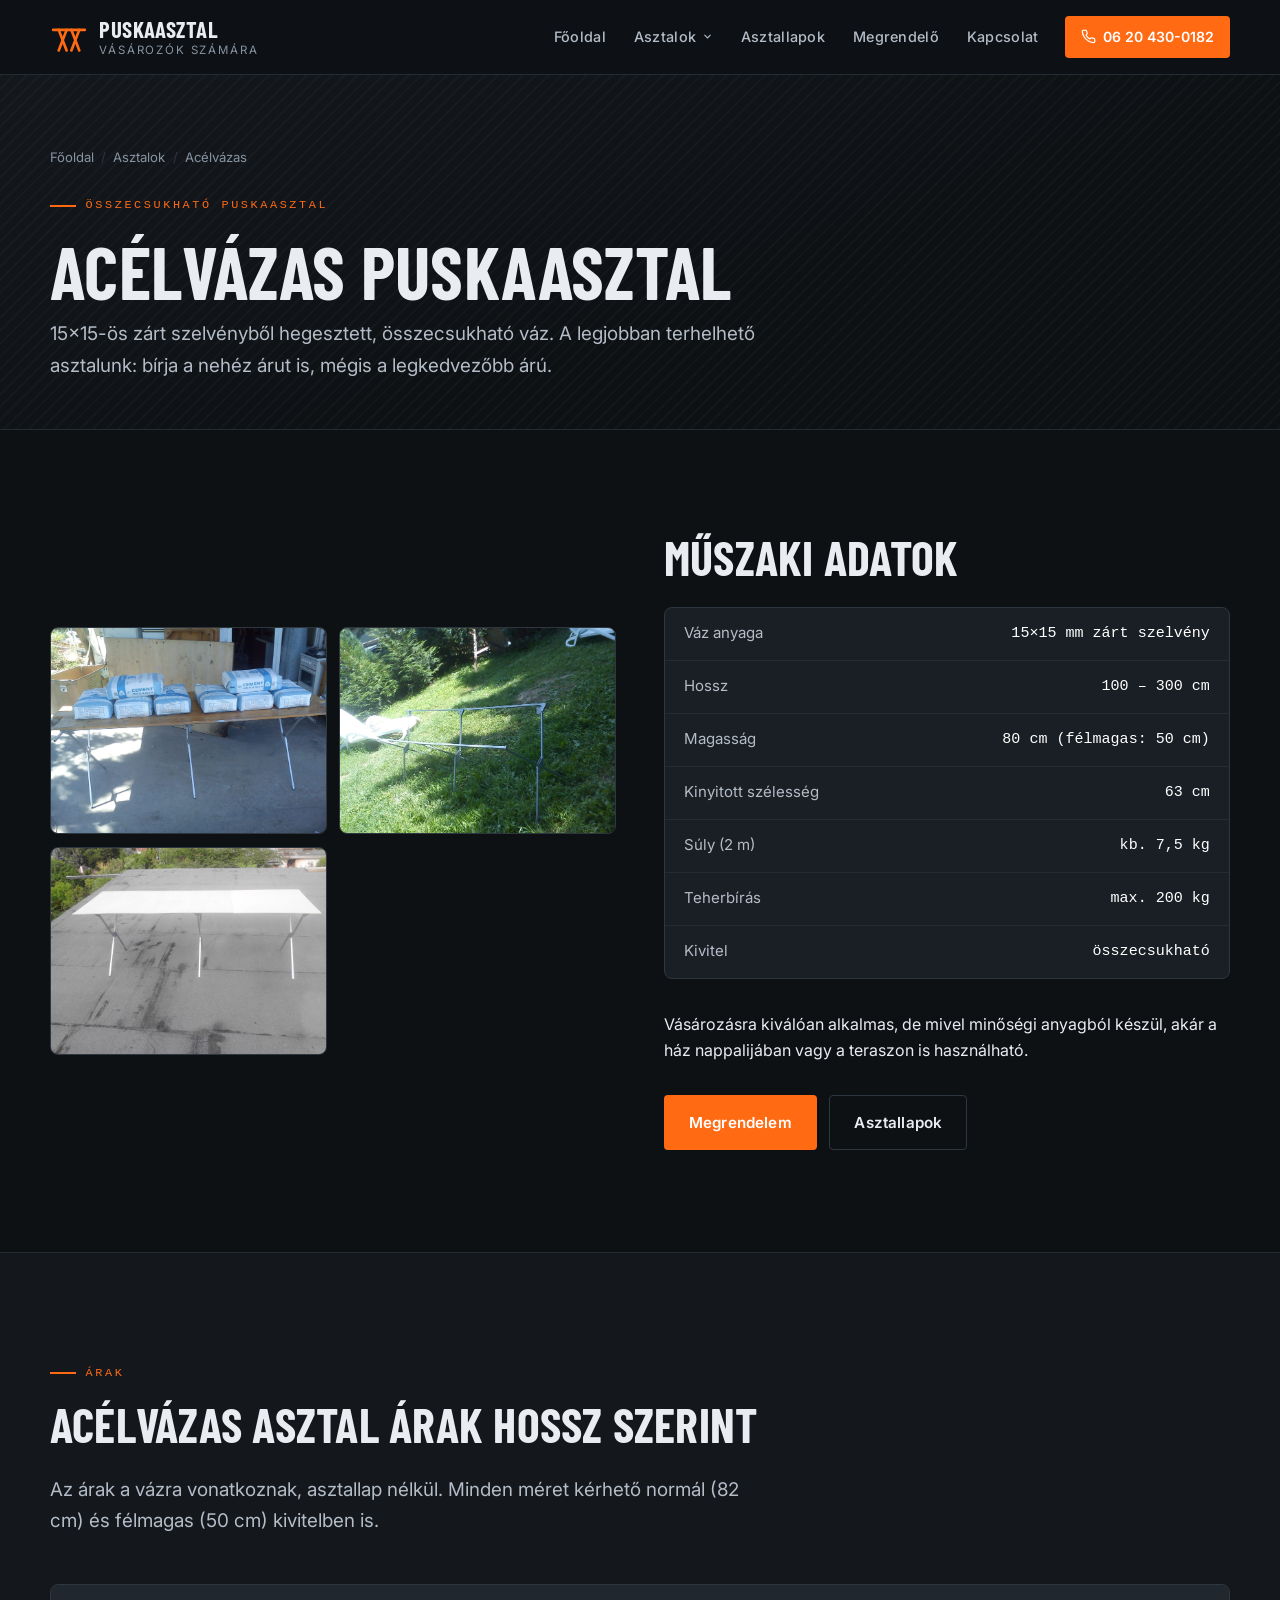
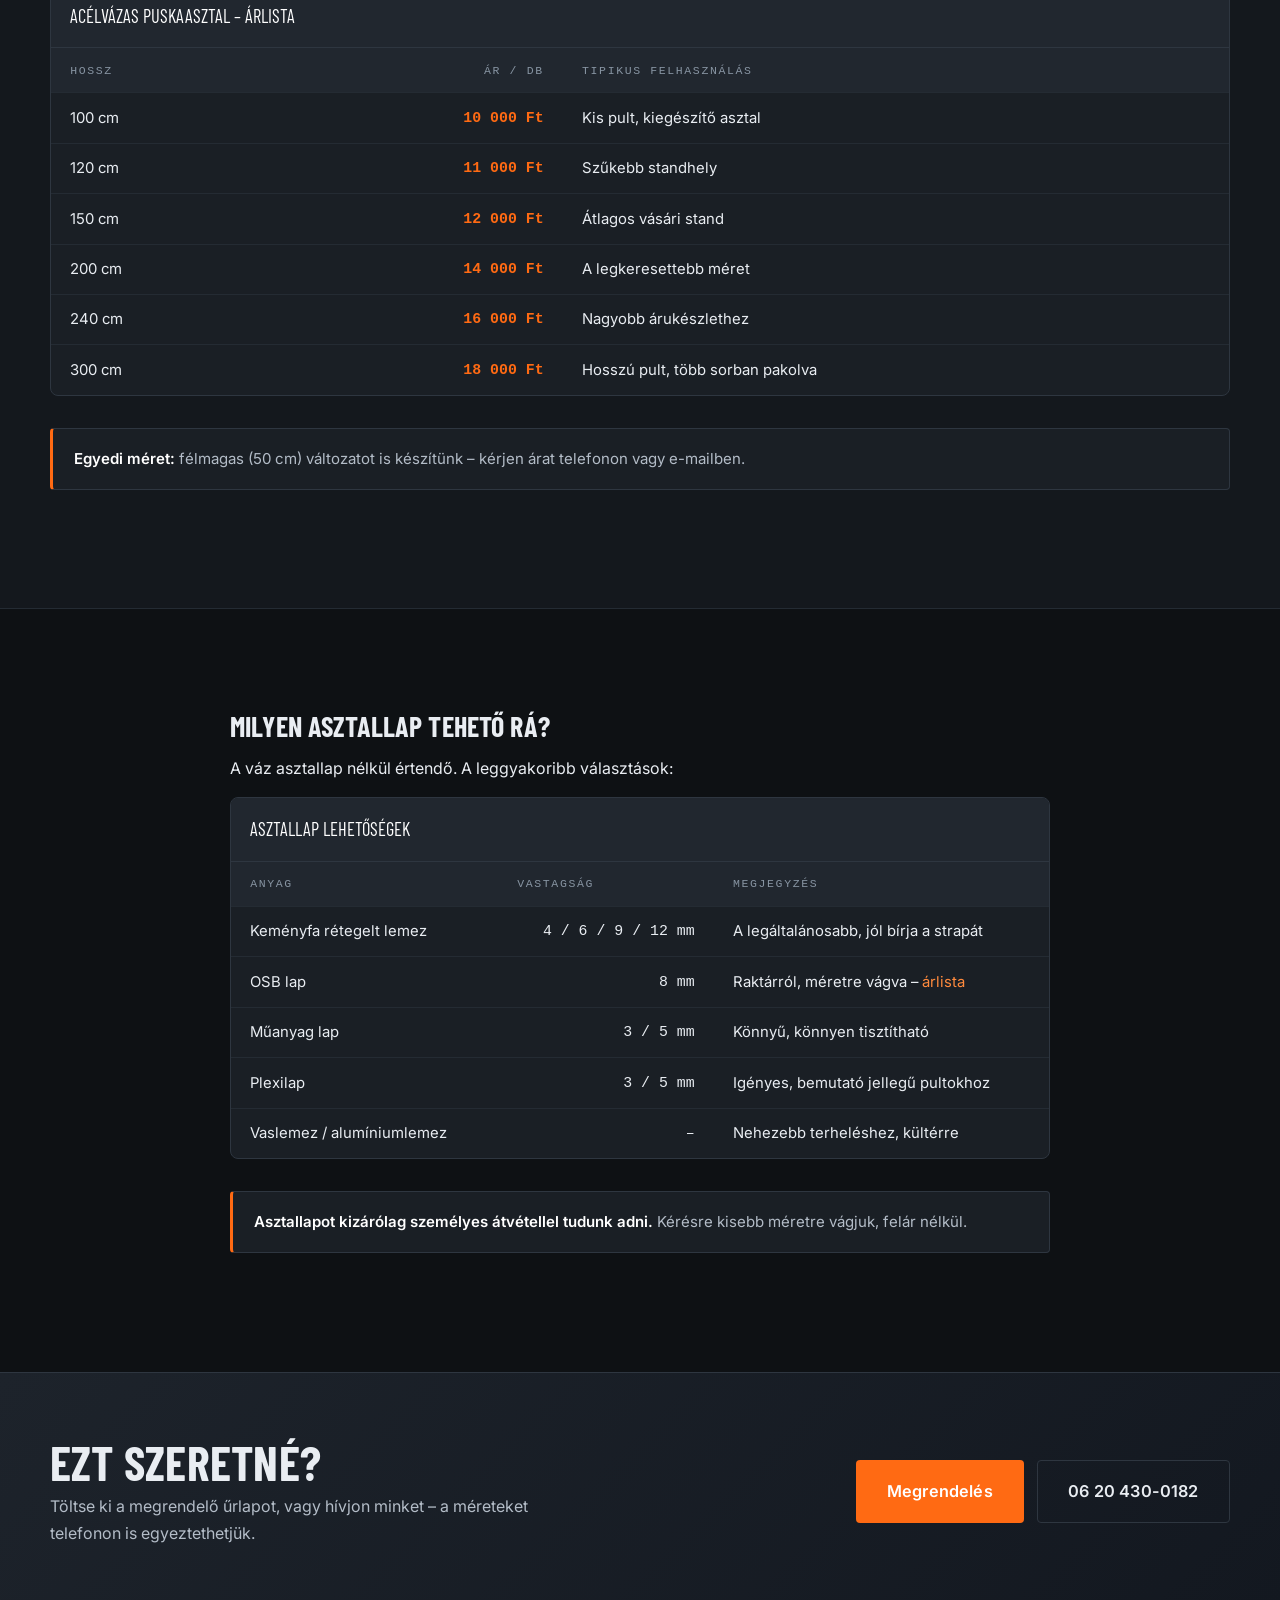
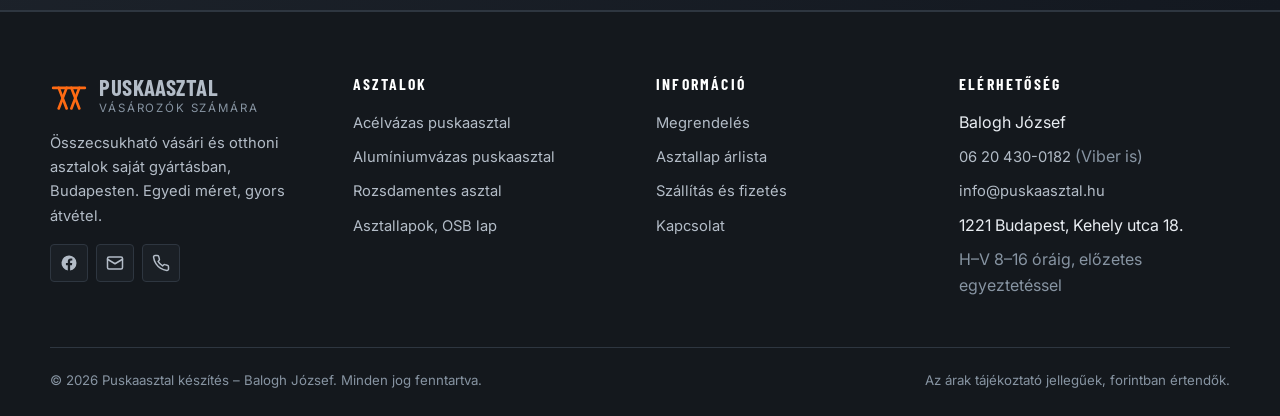
==== commit 705a1323: "Add files via upload" ====
--- a/acelvazas-puskaasztal.html
+++ b/acelvazas-puskaasztal.html
@@ -55,7 +55,7 @@
     </button>
     <nav class="site-nav" id="fonavigacio" aria-label="Főmenü">
       <ul class="nav-list"><li><a href="index.html">Főoldal</a></li><li class="has-sub" data-open="false"><button type="button" class="sub-toggle" aria-expanded="false">Asztalok<svg viewBox="0 0 24 24" fill="none" stroke="currentColor" stroke-width="2.5" stroke-linecap="round" aria-hidden="true"><path d="m6 9 6 6 6-6"/></svg></button><ul class="subnav"><li><a href="acelvazas-puskaasztal.html" aria-current="page">Acélvázas puskaasztal<small>Kedvező árú, 200 kg teherbírás</small></a></li><li><a href="aluvazas-puskaasztal.html">Alumíniumvázas puskaasztal<small>Könnyű, mindössze 3,2 kg</small></a></li><li><a href="rozsdamentes-puskaasztal.html">Rozsdamentes asztal<small>Időjárásálló, esztétikus</small></a></li></ul></li><li><a href="asztallapok.html">Asztallapok</a></li><li><a href="megrendelo.html">Megrendelő</a></li><li><a href="kapcsolat.html">Kapcsolat</a></li></ul>
-      <a class="nav-phone" href="tel:+36203671760"><svg viewBox="0 0 24 24" fill="none" stroke="currentColor" stroke-width="2" stroke-linecap="round" stroke-linejoin="round" aria-hidden="true"><path d="M22 16.9v3a2 2 0 0 1-2.2 2 19.8 19.8 0 0 1-8.6-3.1 19.5 19.5 0 0 1-6-6A19.8 19.8 0 0 1 2.1 4.2 2 2 0 0 1 4.1 2h3a2 2 0 0 1 2 1.7c.1 1 .4 1.9.7 2.8a2 2 0 0 1-.5 2.1L8.1 9.9a16 16 0 0 0 6 6l1.3-1.3a2 2 0 0 1 2.1-.4c.9.3 1.8.6 2.8.7a2 2 0 0 1 1.7 2Z"/></svg>06 20 367-1760</a>
+      <a class="nav-phone" href="tel:+36204300182"><svg viewBox="0 0 24 24" fill="none" stroke="currentColor" stroke-width="2" stroke-linecap="round" stroke-linejoin="round" aria-hidden="true"><path d="M22 16.9v3a2 2 0 0 1-2.2 2 19.8 19.8 0 0 1-8.6-3.1 19.5 19.5 0 0 1-6-6A19.8 19.8 0 0 1 2.1 4.2 2 2 0 0 1 4.1 2h3a2 2 0 0 1 2 1.7c.1 1 .4 1.9.7 2.8a2 2 0 0 1-.5 2.1L8.1 9.9a16 16 0 0 0 6 6l1.3-1.3a2 2 0 0 1 2.1-.4c.9.3 1.8.6 2.8.7a2 2 0 0 1 1.7 2Z"/></svg>06 20 430-0182</a>
     </nav>
   </div>
 </header>
@@ -117,7 +117,7 @@
           </tbody>
         </table>
       </div>
-      <p class="callout mt-2"><strong>Egyedi méret:</strong> 4,5 méteres és félmagas változatot is
+      <p class="callout mt-2"><strong>Egyedi méret:</strong> félmagas (50 cm) változatot is
       készítünk &ndash; kérjen árat telefonon vagy e-mailben.</p>
     </div>
   </section>
@@ -153,7 +153,7 @@
       </div>
       <div class="cta-actions">
         <a class="btn btn-primary btn-lg" href="megrendelo.html">Megrendelés</a>
-        <a class="btn btn-ghost btn-lg" href="tel:+36203671760">06 20 367-1760</a>
+        <a class="btn btn-ghost btn-lg" href="tel:+36204300182">06 20 430-0182</a>
       </div>
     </div>
   </section>
@@ -167,12 +167,12 @@
           <span class="brand-text"><b>Puskaasztal</b><span>vásározók számára</span></span>
         </a>
         <p>Összecsukható vásári és otthoni asztalok saját gyártásban, Budapesten. Egyedi méret,
-        garancia, gyors átvétel.</p>
+        gyors átvétel.</p>
         <div class="social">
           <a href="https://www.facebook.com/puskaasztal/" target="_blank" rel="noopener"
              aria-label="Facebook oldalunk"><svg viewBox="0 0 24 24" fill="currentColor" aria-hidden="true"><path d="M22 12a10 10 0 1 0-11.6 9.9v-7h-2.5V12h2.5V9.8c0-2.5 1.5-3.9 3.8-3.9 1.1 0 2.2.2 2.2.2v2.5h-1.3c-1.2 0-1.6.8-1.6 1.6V12h2.8l-.4 2.9h-2.4v7A10 10 0 0 0 22 12Z"/></svg></a>
           <a href="mailto:info@puskaasztal.hu" aria-label="E-mail küldése"><svg viewBox="0 0 24 24" fill="none" stroke="currentColor" stroke-width="2" stroke-linecap="round" stroke-linejoin="round" aria-hidden="true"><rect x="2" y="4" width="20" height="16" rx="2"/><path d="m2 7 10 6 10-6"/></svg></a>
-          <a href="tel:+36203671760" aria-label="Telefonhívás"><svg viewBox="0 0 24 24" fill="none" stroke="currentColor" stroke-width="2" stroke-linecap="round" stroke-linejoin="round" aria-hidden="true"><path d="M22 16.9v3a2 2 0 0 1-2.2 2 19.8 19.8 0 0 1-8.6-3.1 19.5 19.5 0 0 1-6-6A19.8 19.8 0 0 1 2.1 4.2 2 2 0 0 1 4.1 2h3a2 2 0 0 1 2 1.7c.1 1 .4 1.9.7 2.8a2 2 0 0 1-.5 2.1L8.1 9.9a16 16 0 0 0 6 6l1.3-1.3a2 2 0 0 1 2.1-.4c.9.3 1.8.6 2.8.7a2 2 0 0 1 1.7 2Z"/></svg></a>
+          <a href="tel:+36204300182" aria-label="Telefonhívás"><svg viewBox="0 0 24 24" fill="none" stroke="currentColor" stroke-width="2" stroke-linecap="round" stroke-linejoin="round" aria-hidden="true"><path d="M22 16.9v3a2 2 0 0 1-2.2 2 19.8 19.8 0 0 1-8.6-3.1 19.5 19.5 0 0 1-6-6A19.8 19.8 0 0 1 2.1 4.2 2 2 0 0 1 4.1 2h3a2 2 0 0 1 2 1.7c.1 1 .4 1.9.7 2.8a2 2 0 0 1-.5 2.1L8.1 9.9a16 16 0 0 0 6 6l1.3-1.3a2 2 0 0 1 2.1-.4c.9.3 1.8.6 2.8.7a2 2 0 0 1 1.7 2Z"/></svg></a>
         </div>
       </div>
       <div>
@@ -197,10 +197,10 @@
         <h4>Elérhetőség</h4>
         <ul>
           <li>Balogh József</li>
-          <li><a href="tel:+36203671760">06 20 367-1760</a> <span class="muted">(Viber is)</span></li>
+          <li><a href="tel:+36204300182">06 20 430-0182</a> <span class="muted">(Viber is)</span></li>
           <li><a href="mailto:info@puskaasztal.hu">info@puskaasztal.hu</a></li>
           <li>1221 Budapest, Kehely utca 18.</li>
-          <li class="muted">H–V 8–18 óráig, előzetes egyeztetéssel</li>
+          <li class="muted">H–V 8–16 óráig, előzetes egyeztetéssel</li>
         </ul>
       </div>
     </div>
--- a/assets/css/style.css
+++ b/assets/css/style.css
@@ -303,6 +303,7 @@
 .price small{ display:block; font-family:var(--font-body); font-size:.72rem; letter-spacing:.12em; text-transform:uppercase; color:var(--muted); margin-bottom:.25rem; }
 .price b{ font-size:1.85rem; color:var(--accent); font-weight:700; }
 .price i{ font-style:normal; font-size:.95rem; color:var(--text-2); }
+.price--ask b{ font-size:1.35rem; letter-spacing:.01em; }
 
 /* Ikonos jellemzők */
 .feature{ padding:1.5rem; background:var(--panel); border:1px solid var(--line); border-radius:var(--radius-lg); }
